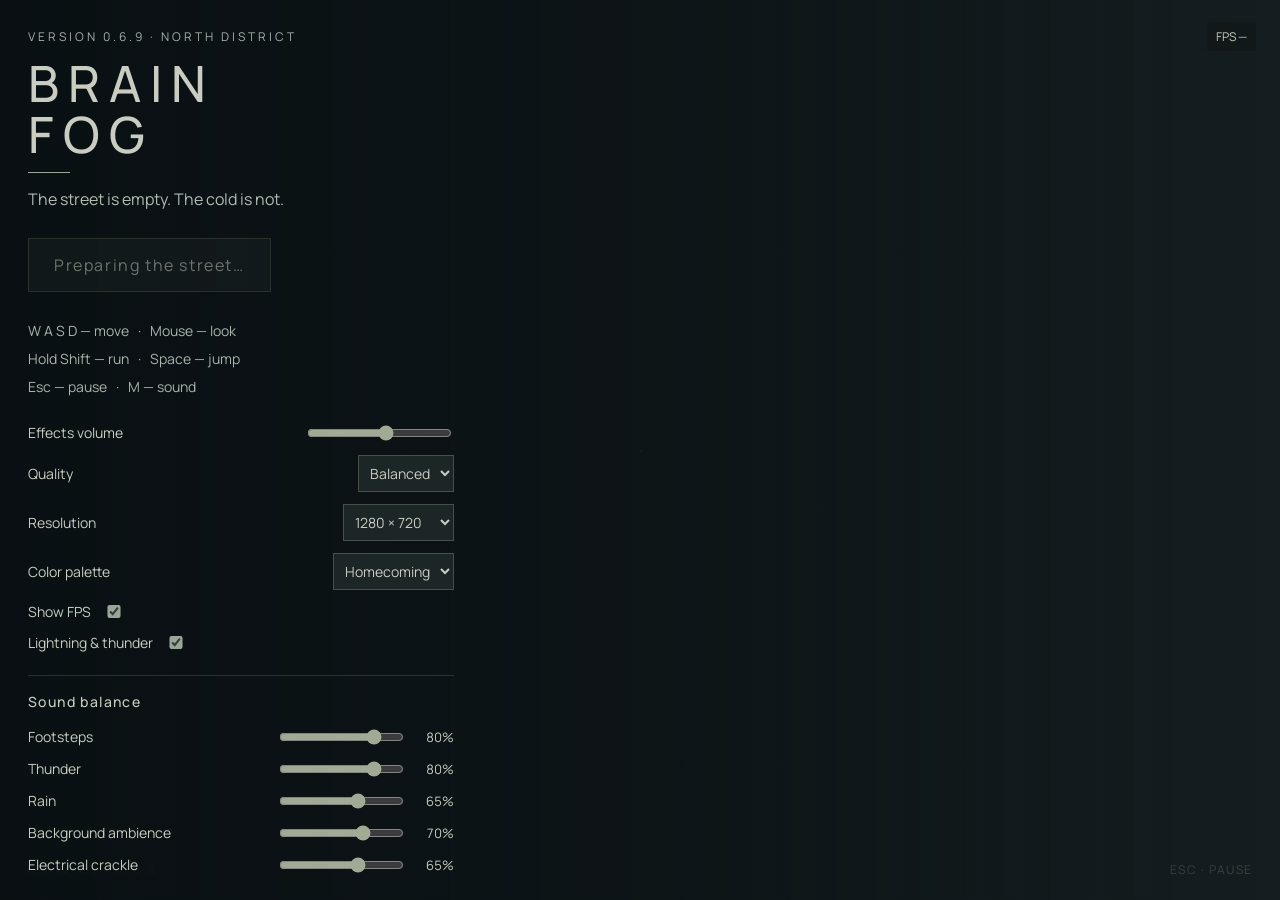
==== index.html @ 7d587a32 "Upload Fogged v0.6.9 root files" ====
<!doctype html><html lang="en"><head><meta charset="utf-8"><meta name="viewport" content="width=device-width,initial-scale=1"><title>Brain Fog v0.6.9 — North District</title><meta name="description" content="Explore an abandoned street. WASD, mouse look, procedural spatial audio."><link rel="icon" href="data:image/svg+xml,%3Csvg xmlns='http://www.w3.org/2000/svg' viewBox='0 0 32 32'%3E%3Cpath fill='%231c282a' d='M0 0h32v32H0z'/%3E%3Cpath stroke='%23b4b7a0' stroke-width='2' d='M8 25V8h16v17M8 16h16M16 8v17'/%3E%3C/svg%3E"><link rel="stylesheet" href="style.css"></head><body>
<div id="menu"><section class="panel"><span class="eyebrow">VERSION 0.6.9 · NORTH DISTRICT</span><h1>BRAIN<br>FOG</h1><div class="line"></div><p>The street is empty. The cold is not.</p><button id="enter" disabled>Preparing the street…</button><div class="controls">W A S D — move &nbsp; · &nbsp; Mouse — look<br>Hold Shift — run &nbsp; · &nbsp; Space — jump<br>Esc — pause &nbsp; · &nbsp; M — sound</div><div class="options"><label>Effects volume <input id="volume" aria-label="Volume" type="range" min="0" max="1" step=".01" value=".55"></label><label>Quality <select id="quality" aria-label="Quality"><option value="high">High</option><option value="medium" selected>Balanced</option></select></label><label>Resolution <select id="screenResolution" aria-label="Resolution"><option value="960x540">960 × 540</option><option value="1280x720" selected>1280 × 720</option><option value="1600x900">1600 × 900</option><option value="1920x1080">1920 × 1080</option><option value="native">Native</option></select></label><label>Color palette <select id="palette" aria-label="Color palette"><option value="homecoming">Homecoming</option><option value="cold">Cold night</option><option value="rust">Rust &amp; ash</option><option value="neutral">Neutral</option></select></label><label><input id="showFPS" type="checkbox" checked> Show FPS</label><label><input id="lightning" type="checkbox" checked> Lightning & thunder</label></div><section id="sound-mixer" aria-label="Sound balance"><h2>Sound balance</h2><label for="stepsVolume">Footsteps<input aria-label="Footsteps" id="stepsVolume" type="range" min="0" max="1" step=".01" value="0.8"><output id="stepsPercent">80%</output></label><label for="thunderVolume">Thunder<input aria-label="Thunder" id="thunderVolume" type="range" min="0" max="1" step=".01" value="0.8"><output id="thunderPercent">80%</output></label><label for="rainVolume">Rain<input aria-label="Rain" id="rainVolume" type="range" min="0" max="1" step=".01" value="0.65"><output id="rainPercent">65%</output></label><label for="ambienceVolume">Background ambience<input aria-label="Background ambience" id="ambienceVolume" type="range" min="0" max="1" step=".01" value="0.7"><output id="ambiencePercent">70%</output></label><label for="electricalVolume">Electrical crackle<input aria-label="Electrical crackle" id="electricalVolume" type="range" min="0" max="1" step=".01" value="0.65"><output id="electricalPercent">65%</output></label></section><section id="music-settings" aria-label="Music"><div class="music-heading">MUSIC <span data-music-title>Illusion</span></div><div class="music-buttons"><button type="button" data-music-prev aria-label="Previous track" disabled>← Previous</button><button type="button" data-music-next aria-label="Next track" disabled>Next →</button></div><label>Music volume <input data-music-volume aria-label="Music volume" type="range" min="0" max="100" step="1" value="35"><output data-music-percent>35%</output></label><p data-music-status role="status" aria-live="polite"></p></section><p id="status" role="status" aria-live="polite">Loading materials</p><span class="small">Explore the town. Headphones recommended.</span></section><aside id="pause-map" aria-label="Town map"><svg id="town-map" viewBox="-102 -110 204 174" role="img" aria-label="Town plan and your position"></svg></aside></div>
<div id="hud"><span>BRAIN FOG / v0.6.9</span><span id="soundLabel">ESC · PAUSE</span></div><div id="note"></div><div id="dot"></div><output id="fps" aria-live="off" aria-label="Frames per second">FPS —</output><output id="debug" hidden></output>
<script>window.addEventListener("error",function(event){document.getElementById("status").textContent=/WebGL|context/i.test(event.message||"")?"WebGL is unavailable. Enable graphics acceleration in your browser, then restart it.":"Launch failed. Extract the complete archive and open index.html in a WebGL browser.";document.getElementById("enter").disabled=true;});</script>
<script src="three.min.js"></script><script src="materials.js"></script><script src="GLTFLoader.js"></script><script src="models.js"></script><script src="model-parts/models-01.js"></script><script src="model-parts/models-02.js"></script><script src="model-parts/models-03.js"></script><script src="model-parts/models-04.js"></script><script src="model-parts/models-05.js"></script><script src="atmosphere.js"></script><script src="town-assets.js"></script><script src="town.js"></script><script src="props.js"></script><script src="electrical-assets.js"></script><script src="ambience.js"></script><script src="streetlights.js"></script><script src="weather.js"></script><script src="stationlights.js"></script><script src="music-assets.js"></script><script src="music-parts/music-01.js"></script><script src="music-parts/music-02.js"></script><script src="music-parts/music-03.js"></script><script src="music-parts/music-04.js"></script><script src="horror-music.js"></script><script src="environment.js"></script><script src="game.js"></script></body></html>
---- style.css ----
@font-face{font-family:Manrope;src:url("[data-uri]") format("truetype");font-weight:400;font-display:swap}@font-face{font-family:Manrope;src:url("[data-uri]") format("truetype");font-weight:500 600;font-display:swap}
*{box-sizing:border-box}html,body{margin:0;width:100%;height:100%;overflow:hidden;background:#1c2729;color:#c9cdc0;font-family:Manrope,sans-serif}canvas{display:block;width:100%;height:100%}button,input,select{font:inherit}#menu{position:fixed;inset:0;z-index:4;display:flex;align-items:center;background:linear-gradient(90deg,rgba(9,15,18,.9),rgba(11,18,21,.35) 47%,transparent);padding:6vw}#menu[hidden]{display:none}.panel{width:min(480px,100%)}.eyebrow{font:12px Manrope,sans-serif;letter-spacing:.25em;color:#a4b1ac}h1{font-size:clamp(45px,7vw,78px);letter-spacing:.18em;font-weight:500;line-height:1.02;margin:27px 0}.line{width:42px;height:1px;background:#9ca596}p{font-size:17px;line-height:1.6;color:#b1bcb3;margin:20px 0 30px}button{display:block;margin:25px 0;color:#d1d3c6;background:#242e2b99;border:1px solid #919a8166;padding:15px 25px;letter-spacing:.1em;cursor:pointer}button:hover,button:focus-visible{background:#455047;border-color:#adb39e}button:disabled{opacity:.5;cursor:wait}.controls{font:13px/2 Manrope,sans-serif;color:#a8b3ac}.options{margin:23px 0;display:grid;gap:14px;font:14px Manrope,sans-serif}.options label{display:flex;align-items:center;gap:18px;justify-content:space-between;max-width:300px}input{width:145px;accent-color:#a1ab94}select{color:#c1c9bf;background:#1d292b;border:1px solid #7f8c7966;padding:5px;max-width:150px}.small{font:12px/1.6 Manrope,sans-serif;color:#89988f}#status{font:12px/1.5 Manrope,sans-serif;color:#b2a68b;margin:15px 0;min-height:18px}#hud{position:fixed;bottom:22px;left:27px;right:27px;display:flex;justify-content:space-between;pointer-events:none;font:12px Manrope,sans-serif;letter-spacing:.13em;color:#acb7a274;z-index:2}#note{position:fixed;bottom:13%;left:15%;right:15%;text-align:center;font-size:18px;color:#d1d3c6;opacity:0;transition:opacity 1.8s;text-shadow:0 2px 8px #000;z-index:2;pointer-events:none}#dot{position:fixed;left:50%;top:50%;width:2px;height:2px;background:#ffffff24;pointer-events:none}#debug{position:fixed;top:10px;left:10px;z-index:5;font:12px Manrope,sans-serif;white-space:pre;color:white}@media(max-height:660px){#menu{overflow:auto;align-items:flex-start}h1{font-size:43px;margin:15px 0}p{margin:14px 0}.options{margin:14px 0}}

/* v0.6.1: compact, scrollable desktop settings. */
body>canvas{position:fixed;inset:0;width:100vw!important;height:100vh!important;display:block}#menu{overflow-y:auto;padding:24px;box-sizing:border-box}.panel{max-height:calc(100vh - 48px);overflow-y:auto;max-width:510px;width:min(510px,90vw)}.panel h1{font-size:clamp(44px,7vh,78px);margin:12px 0}.options{display:grid;grid-template-columns:1fr 1fr;gap:14px 18px;margin-top:22px}.options label{display:flex;align-items:center;justify-content:space-between;gap:10px;flex-wrap:wrap;font-size:12px}.options select{max-width:165px;padding:7px;background:#1c2627;color:#c8ccc0;border:1px solid #46504b;font:inherit}.options input[type=checkbox]{accent-color:#99a798}#fps{position:fixed;right:24px;top:22px;z-index:8;color:#c7cec0;font:12px Manrope,sans-serif;pointer-events:none;background:#10161799;padding:6px 9px;border-radius:2px;font-variant-numeric:tabular-nums}#fps[hidden]{display:none}@media(max-width:560px){.options{grid-template-columns:1fr}.panel{padding:24px}}

/* v0.6.2 — music shares the existing pause panel. */
#music-settings{border-top:1px solid #65716a55;margin-top:18px;padding-top:14px;text-align:left;font-size:12px}#music-settings .music-heading{display:flex;justify-content:space-between;letter-spacing:.12em}#music-settings .music-heading span{letter-spacing:.02em;color:#d1d1bd}#music-settings .music-buttons{display:flex;gap:8px;margin:12px 0}#music-settings button{padding:9px 12px;font-size:11px;min-height:34px;margin:0;flex:1}#music-settings label{display:flex;align-items:center;gap:12px}#music-settings input{min-width:60px;flex:1}#music-settings output{min-width:32px}#music-settings p{font-size:11px;margin:6px 0;color:#aab5ab}#music-settings p:empty{display:none}

/* v0.6.3: pause settings and a transparent, unlabelled town plan. */
#menu{gap:clamp(28px,5vw,90px);background:linear-gradient(90deg,rgba(9,15,18,.96),rgba(9,15,18,.75) 55%,rgba(9,15,18,.4));align-items:center;padding:28px}
.panel{flex:0 0 min(440px,48vw);width:auto;padding-right:14px;scrollbar-width:thin;scrollbar-color:#6f7b7066 transparent}.panel h1{font-size:50px}.panel p{font-size:16px;margin:14px 0}.controls{font-size:14px}.options{grid-template-columns:1fr;gap:12px}.options label{max-width:none;font-size:14px;flex-wrap:nowrap}.options input[type=checkbox]{width:18px;margin-right:auto;order:2}
#sound-mixer{border-top:1px solid #65716a55;padding-top:16px;margin-top:18px}#sound-mixer h2{font-size:14px;font-weight:500;letter-spacing:.10em;margin:0 0 16px}#sound-mixer label{display:grid;grid-template-columns:1fr 125px 40px;gap:12px;align-items:center;margin:12px 0;font-size:14px}#sound-mixer input{width:100%;min-width:0}#sound-mixer output{font-size:13px;text-align:right;font-variant-numeric:tabular-nums}#music-settings{font-size:14px}#music-settings button{font-size:14px}#music-settings p{font-size:13px}
#pause-map{flex:1;max-width:700px;min-width:220px;pointer-events:none}#town-map{display:block;width:100%;height:auto;max-height:76vh;overflow:visible}#town-map *{vector-effect:non-scaling-stroke}#debug{top:auto;bottom:42px;font-size:11px;pointer-events:none;background:#0008;padding:5px}
@media(max-width:720px){#menu{display:block;padding:20px}.panel{width:100%;max-width:none;max-height:none;overflow:visible;box-sizing:border-box;padding:0}#pause-map{margin:30px 0;min-width:0}#town-map{max-height:60vh}#sound-mixer label{grid-template-columns:1fr 110px 40px}.panel h1{font-size:44px}}
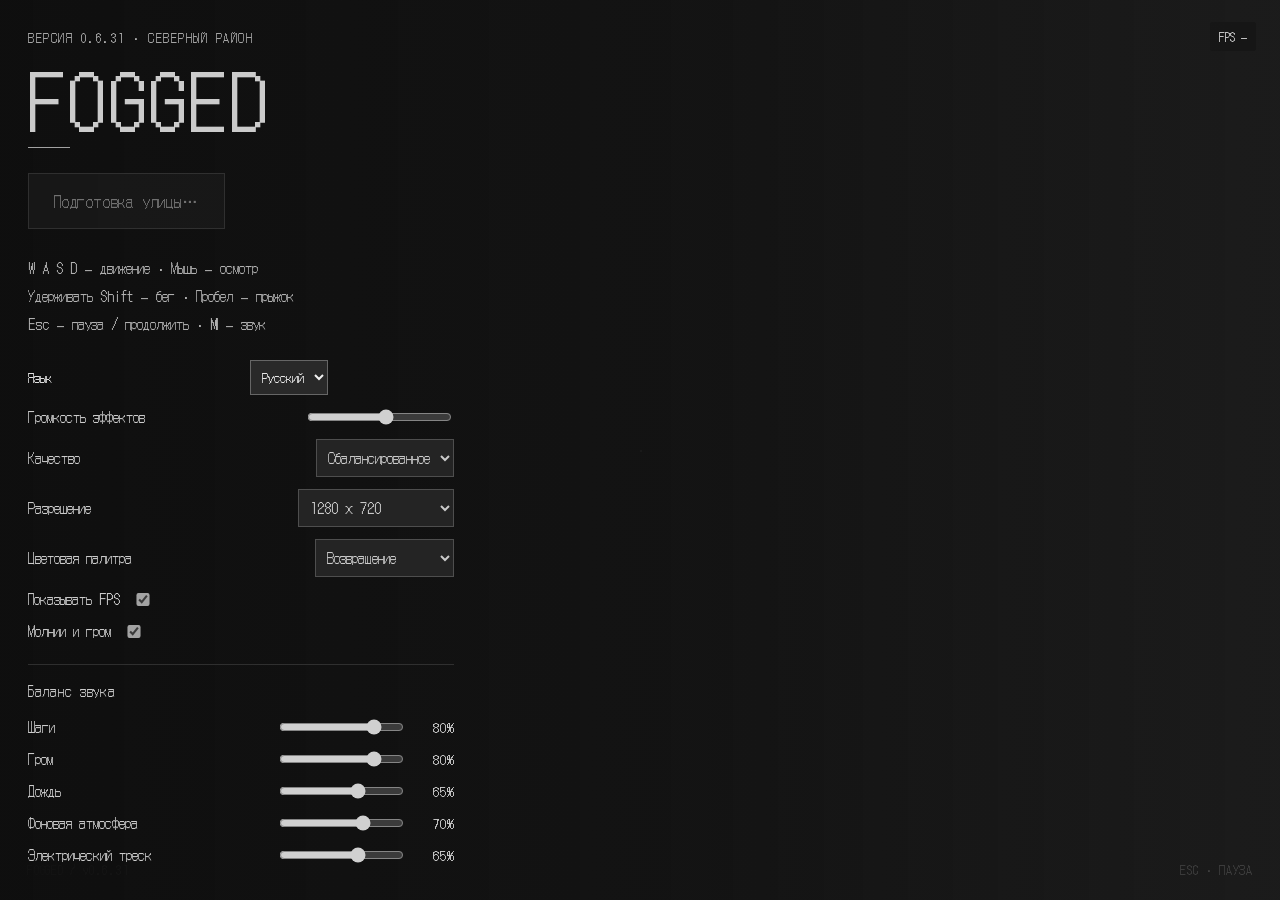
==== commit b7ec8496: "Release Fogged v0.6.31 with mobile controls" ====
--- a/index.html
+++ b/index.html
@@ -1,5 +1,10 @@
-<!doctype html><html lang="en"><head><meta charset="utf-8"><meta name="viewport" content="width=device-width,initial-scale=1"><title>Brain Fog v0.6.9 — North District</title><meta name="description" content="Explore an abandoned street. WASD, mouse look, procedural spatial audio."><link rel="icon" href="data:image/svg+xml,%3Csvg xmlns='http://www.w3.org/2000/svg' viewBox='0 0 32 32'%3E%3Cpath fill='%231c282a' d='M0 0h32v32H0z'/%3E%3Cpath stroke='%23b4b7a0' stroke-width='2' d='M8 25V8h16v17M8 16h16M16 8v17'/%3E%3C/svg%3E"><link rel="stylesheet" href="style.css"></head><body>
-<div id="menu"><section class="panel"><span class="eyebrow">VERSION 0.6.9 · NORTH DISTRICT</span><h1>BRAIN<br>FOG</h1><div class="line"></div><p>The street is empty. The cold is not.</p><button id="enter" disabled>Preparing the street…</button><div class="controls">W A S D — move &nbsp; · &nbsp; Mouse — look<br>Hold Shift — run &nbsp; · &nbsp; Space — jump<br>Esc — pause &nbsp; · &nbsp; M — sound</div><div class="options"><label>Effects volume <input id="volume" aria-label="Volume" type="range" min="0" max="1" step=".01" value=".55"></label><label>Quality <select id="quality" aria-label="Quality"><option value="high">High</option><option value="medium" selected>Balanced</option></select></label><label>Resolution <select id="screenResolution" aria-label="Resolution"><option value="960x540">960 × 540</option><option value="1280x720" selected>1280 × 720</option><option value="1600x900">1600 × 900</option><option value="1920x1080">1920 × 1080</option><option value="native">Native</option></select></label><label>Color palette <select id="palette" aria-label="Color palette"><option value="homecoming">Homecoming</option><option value="cold">Cold night</option><option value="rust">Rust &amp; ash</option><option value="neutral">Neutral</option></select></label><label><input id="showFPS" type="checkbox" checked> Show FPS</label><label><input id="lightning" type="checkbox" checked> Lightning & thunder</label></div><section id="sound-mixer" aria-label="Sound balance"><h2>Sound balance</h2><label for="stepsVolume">Footsteps<input aria-label="Footsteps" id="stepsVolume" type="range" min="0" max="1" step=".01" value="0.8"><output id="stepsPercent">80%</output></label><label for="thunderVolume">Thunder<input aria-label="Thunder" id="thunderVolume" type="range" min="0" max="1" step=".01" value="0.8"><output id="thunderPercent">80%</output></label><label for="rainVolume">Rain<input aria-label="Rain" id="rainVolume" type="range" min="0" max="1" step=".01" value="0.65"><output id="rainPercent">65%</output></label><label for="ambienceVolume">Background ambience<input aria-label="Background ambience" id="ambienceVolume" type="range" min="0" max="1" step=".01" value="0.7"><output id="ambiencePercent">70%</output></label><label for="electricalVolume">Electrical crackle<input aria-label="Electrical crackle" id="electricalVolume" type="range" min="0" max="1" step=".01" value="0.65"><output id="electricalPercent">65%</output></label></section><section id="music-settings" aria-label="Music"><div class="music-heading">MUSIC <span data-music-title>Illusion</span></div><div class="music-buttons"><button type="button" data-music-prev aria-label="Previous track" disabled>← Previous</button><button type="button" data-music-next aria-label="Next track" disabled>Next →</button></div><label>Music volume <input data-music-volume aria-label="Music volume" type="range" min="0" max="100" step="1" value="35"><output data-music-percent>35%</output></label><p data-music-status role="status" aria-live="polite"></p></section><p id="status" role="status" aria-live="polite">Loading materials</p><span class="small">Explore the town. Headphones recommended.</span></section><aside id="pause-map" aria-label="Town map"><svg id="town-map" viewBox="-102 -110 204 174" role="img" aria-label="Town plan and your position"></svg></aside></div>
-<div id="hud"><span>BRAIN FOG / v0.6.9</span><span id="soundLabel">ESC · PAUSE</span></div><div id="note"></div><div id="dot"></div><output id="fps" aria-live="off" aria-label="Frames per second">FPS —</output><output id="debug" hidden></output>
-<script>window.addEventListener("error",function(event){document.getElementById("status").textContent=/WebGL|context/i.test(event.message||"")?"WebGL is unavailable. Enable graphics acceleration in your browser, then restart it.":"Launch failed. Extract the complete archive and open index.html in a WebGL browser.";document.getElementById("enter").disabled=true;});</script>
-<script src="three.min.js"></script><script src="materials.js"></script><script src="GLTFLoader.js"></script><script src="models.js"></script><script src="model-parts/models-01.js"></script><script src="model-parts/models-02.js"></script><script src="model-parts/models-03.js"></script><script src="model-parts/models-04.js"></script><script src="model-parts/models-05.js"></script><script src="atmosphere.js"></script><script src="town-assets.js"></script><script src="town.js"></script><script src="props.js"></script><script src="electrical-assets.js"></script><script src="ambience.js"></script><script src="streetlights.js"></script><script src="weather.js"></script><script src="stationlights.js"></script><script src="music-assets.js"></script><script src="music-parts/music-01.js"></script><script src="music-parts/music-02.js"></script><script src="music-parts/music-03.js"></script><script src="music-parts/music-04.js"></script><script src="horror-music.js"></script><script src="environment.js"></script><script src="game.js"></script></body></html>
+<!doctype html><html lang="ru"><head><meta charset="utf-8"><meta name="viewport" content="width=device-width,initial-scale=1,viewport-fit=cover"><title>Fogged v0.6.31 — North District</title><meta name="description" content="Explore an abandoned street. WASD, mouse look, procedural spatial audio."><link rel="icon" href="data:image/svg+xml,%3Csvg xmlns='http://www.w3.org/2000/svg' viewBox='0 0 32 32'%3E%3Cpath fill='%231c282a' d='M0 0h32v32H0z'/%3E%3Cpath stroke='%23b4b7a0' stroke-width='2' d='M8 25V8h16v17M8 16h16M16 8v17'/%3E%3C/svg%3E"><link rel="preload" href="FoggedUI-Regular.ttf" as="font" type="font/ttf" crossorigin><link rel="stylesheet" href="style.css?v=25"><link rel="stylesheet" href="light-lab.css?v=25"><link rel="stylesheet" href="travel-lab.css"><link rel="stylesheet" href="mobile-controls.css?v=31"></head><body>
+<div id="menu"><section class="panel"><span class="eyebrow">VERSION 0.6.31 · NORTH DISTRICT</span><h1>FOGGED</h1><div class="line"></div><button id="enter" disabled>Preparing the street…</button><div class="controls controls-desktop">W A S D — move &nbsp; · &nbsp; Mouse — look<br>Hold Shift — run &nbsp; · &nbsp; Space — jump<br>Esc — pause / resume &nbsp; · &nbsp; M — sound</div><div class="controls controls-mobile">Left joystick — move &nbsp; · &nbsp; Right side — look<br>Tap RUN — sprint &nbsp; · &nbsp; JUMP — jump<br>Ⅱ — pause &nbsp; · &nbsp; ♫ — sound</div><div class="options"><label id="language-control"><span>Language</span><select data-language-select aria-label="Language"><option value="ru" data-no-i18n>Русский</option><option value="en" data-no-i18n>English</option></select></label><label>Effects volume <input id="volume" aria-label="Volume" type="range" min="0" max="1" step=".01" value=".55"></label><label>Quality <select id="quality" aria-label="Quality"><option value="high">High</option><option value="medium" selected>Balanced</option></select></label><label>Resolution <select id="screenResolution" aria-label="Resolution"><option value="adaptive">Adaptive (mobile)</option><option value="960x540">960 × 540</option><option value="1280x720" selected>1280 × 720</option><option value="1600x900">1600 × 900</option><option value="1920x1080">1920 × 1080</option><option value="native">Native</option></select></label><label>Color palette <select id="palette" aria-label="Color palette"><option value="homecoming">Homecoming</option><option value="cold">Cold night</option><option value="rust">Rust &amp; ash</option><option value="neutral">Neutral</option></select></label><label><input id="showFPS" type="checkbox" checked> Show FPS</label><label><input id="lightning" type="checkbox" checked> Lightning & thunder</label></div><section id="sound-mixer" aria-label="Sound balance"><h2>Sound balance</h2><label for="stepsVolume">Footsteps<input aria-label="Footsteps" id="stepsVolume" type="range" min="0" max="1" step=".01" value="0.8"><output id="stepsPercent">80%</output></label><label for="thunderVolume">Thunder<input aria-label="Thunder" id="thunderVolume" type="range" min="0" max="1" step=".01" value="0.8"><output id="thunderPercent">80%</output></label><label for="rainVolume">Rain<input aria-label="Rain" id="rainVolume" type="range" min="0" max="1" step=".01" value="0.65"><output id="rainPercent">65%</output></label><label for="ambienceVolume">Background ambience<input aria-label="Background ambience" id="ambienceVolume" type="range" min="0" max="1" step=".01" value="0.7"><output id="ambiencePercent">70%</output></label><label for="electricalVolume">Electrical crackle<input aria-label="Electrical crackle" id="electricalVolume" type="range" min="0" max="1" step=".01" value="0.65"><output id="electricalPercent">65%</output></label><label for="engineVolume">Engine sound<input aria-label="Engine sound" id="engineVolume" type="range" min="0" max="1" step=".01" value="0.6"><output id="enginePercent">60%</output></label></section><section id="music-settings" aria-label="Music"><div class="music-heading">MUSIC <span data-music-title>Illusion</span></div><div class="music-buttons"><button type="button" data-music-prev aria-label="Previous track" disabled>← Previous</button><button type="button" data-music-next aria-label="Next track" disabled>Next →</button></div><label>Music volume <input data-music-volume aria-label="Music volume" type="range" min="0" max="100" step="1" value="35"><output data-music-percent>35%</output></label><p data-music-status role="status" aria-live="polite"></p></section><p id="status" role="status" aria-live="polite">Loading materials</p><span class="small">Explore the town. Headphones recommended.</span></section><aside id="pause-map" aria-label="Town map"><svg id="town-map" viewBox="-102 -110 204 174" role="img" aria-label="Town plan and your position"></svg></aside></div>
+<div id="hud"><span>FOGGED / v0.6.31</span><span id="soundLabel">ESC · PAUSE</span></div><div id="mobile-controls" hidden aria-label="Touch controls">
+ <div id="mobile-look" role="region" aria-label="Drag to look around"></div>
+ <div id="mobile-joystick" role="group" aria-label="Movement joystick"><span id="mobile-stick"></span></div>
+ <div class="mobile-actions"><button type="button" class="mobile-action" id="mobile-run" aria-label="Run" aria-pressed="false">RUN</button><button type="button" class="mobile-action" id="mobile-jump" aria-label="Jump">JUMP</button></div>
+ <div class="mobile-top"><button type="button" class="mobile-action" id="mobile-sound" aria-label="Mute sound" aria-pressed="false">♫</button><button type="button" class="mobile-action" id="mobile-pause" aria-label="Pause">Ⅱ</button></div>
+</div><div id="note"></div><div id="dot"></div><output id="fps" aria-live="off" aria-label="Frames per second">FPS —</output><output id="debug" hidden></output>
+<script src="i18n.js?v=25"></script><script>window.addEventListener("error",function(event){document.getElementById("status").textContent=/WebGL|context/i.test(event.message||"")?"WebGL is unavailable. Enable graphics acceleration in your browser, then restart it.":"Launch failed. Extract the complete archive and open index.html in a WebGL browser.";document.getElementById("enter").disabled=true;});</script>
+<script src="three.min.js"></script><script src="materials.js"></script><script src="GLTFLoader.js"></script><script src="models.js"></script><script src="atmosphere.js"></script><script src="town-assets.js"></script><script src="terrain-assets.js"></script><script src="terrain.js?v=25"></script><script src="world-details.js"></script><script src="water-surface.js"></script><script src="water.js?v=25.1"></script><script src="town.js"></script><script src="props.js"></script><script src="street-props.js"></script><script src="building-updates.js"></script><script src="electrical-assets.js"></script><script src="engine-assets.js"></script><script src="footstep-assets.js"></script><script src="ambience.js"></script><script src="streetlights.js"></script><script src="weather.js"></script><script src="stationlights.js"></script><script src="music-assets.js"></script><script src="horror-music.js"></script><script src="environment.js?v=25"></script><script src="light-lab.js?v=25"></script><script src="assets/FIRE_ENGINE.js"></script><script src="fire-engine.js?v=25"></script><script src="junction.js"></script><script src="render-optimization.js"></script><script src="fog-renderer.js?v=25"></script><script src="performance.js?v=25"></script><script src="assets/corn-old.js"></script><script src="cornfield.js"></script><script src="travel-lab.js"></script><script src="mobile-controls.js?v=31"></script><script src="game.js?v=31"></script><script src="interface.js?v=25"></script></body></html>
--- a/style.css
+++ b/style.css
@@ -1,15 +1,40 @@
-@font-face{font-family:Manrope;src:url("[data-uri]") format("truetype");font-weight:400;font-display:swap}@font-face{font-family:Manrope;src:url("[data-uri]") format("truetype");font-weight:500 600;font-display:swap}
-*{box-sizing:border-box}html,body{margin:0;width:100%;height:100%;overflow:hidden;background:#1c2729;color:#c9cdc0;font-family:Manrope,sans-serif}canvas{display:block;width:100%;height:100%}button,input,select{font:inherit}#menu{position:fixed;inset:0;z-index:4;display:flex;align-items:center;background:linear-gradient(90deg,rgba(9,15,18,.9),rgba(11,18,21,.35) 47%,transparent);padding:6vw}#menu[hidden]{display:none}.panel{width:min(480px,100%)}.eyebrow{font:12px Manrope,sans-serif;letter-spacing:.25em;color:#a4b1ac}h1{font-size:clamp(45px,7vw,78px);letter-spacing:.18em;font-weight:500;line-height:1.02;margin:27px 0}.line{width:42px;height:1px;background:#9ca596}p{font-size:17px;line-height:1.6;color:#b1bcb3;margin:20px 0 30px}button{display:block;margin:25px 0;color:#d1d3c6;background:#242e2b99;border:1px solid #919a8166;padding:15px 25px;letter-spacing:.1em;cursor:pointer}button:hover,button:focus-visible{background:#455047;border-color:#adb39e}button:disabled{opacity:.5;cursor:wait}.controls{font:13px/2 Manrope,sans-serif;color:#a8b3ac}.options{margin:23px 0;display:grid;gap:14px;font:14px Manrope,sans-serif}.options label{display:flex;align-items:center;gap:18px;justify-content:space-between;max-width:300px}input{width:145px;accent-color:#a1ab94}select{color:#c1c9bf;background:#1d292b;border:1px solid #7f8c7966;padding:5px;max-width:150px}.small{font:12px/1.6 Manrope,sans-serif;color:#89988f}#status{font:12px/1.5 Manrope,sans-serif;color:#b2a68b;margin:15px 0;min-height:18px}#hud{position:fixed;bottom:22px;left:27px;right:27px;display:flex;justify-content:space-between;pointer-events:none;font:12px Manrope,sans-serif;letter-spacing:.13em;color:#acb7a274;z-index:2}#note{position:fixed;bottom:13%;left:15%;right:15%;text-align:center;font-size:18px;color:#d1d3c6;opacity:0;transition:opacity 1.8s;text-shadow:0 2px 8px #000;z-index:2;pointer-events:none}#dot{position:fixed;left:50%;top:50%;width:2px;height:2px;background:#ffffff24;pointer-events:none}#debug{position:fixed;top:10px;left:10px;z-index:5;font:12px Manrope,sans-serif;white-space:pre;color:white}@media(max-height:660px){#menu{overflow:auto;align-items:flex-start}h1{font-size:43px;margin:15px 0}p{margin:14px 0}.options{margin:14px 0}}
+@font-face{font-family:"DotGothic16";src:url("FoggedUI-Regular.ttf") format("truetype");font-style:normal;font-weight:400;font-display:swap}
+
+
+
+*{box-sizing:border-box}html,body{margin:0;width:100%;height:100%;overflow:hidden;background:#252525;color:#cbcbcb;font-family:"DotGothic16",sans-serif}canvas{display:block;width:100%;height:100%}button,input,select{font:inherit}#menu{position:fixed;inset:0;z-index:4;display:flex;align-items:center;background:linear-gradient(90deg,rgba(14,14,14,.9),rgba(17,17,17,.35) 47%,transparent);padding:6vw}#menu[hidden]{display:none}.panel{width:min(480px,100%)}.eyebrow{font:12px "DotGothic16",monospace;letter-spacing:0.125em;color:#aeaeae}h1{font-size:clamp(45px,7vw,78px);letter-spacing:0.09em;font-weight:500;line-height:1.02;margin:27px 0}.line{width:42px;height:1px;background:#a2a2a2}p{font-size:17px;line-height:1.6;color:#b9b9b9;margin:20px 0 30px}button{display:block;margin:25px 0;color:#d2d2d2;background:#2c2c2c99;border:1px solid #96969666;padding:15px 25px;letter-spacing:0.05em;cursor:pointer}button:hover,button:focus-visible{background:#4d4d4d;border-color:#b0b0b0}button:disabled{opacity:.5;cursor:wait}.controls{font:13px/2 "DotGothic16",monospace;color:#b0b0b0}.options{margin:23px 0;display:grid;gap:14px;font:14px "DotGothic16",monospace}.options label{display:flex;align-items:center;gap:18px;justify-content:space-between;max-width:300px}input{width:145px;accent-color:#a7a7a7}select{color:#c7c7c7;background:#272727;border:1px solid #88888866;padding:5px;max-width:150px}.small{font:12px/1.6 "DotGothic16",monospace;color:#949494}#status{font:12px/1.5 "DotGothic16",monospace;color:#a7a7a7;margin:15px 0;min-height:18px}#hud{position:fixed;bottom:22px;left:27px;right:27px;display:flex;justify-content:space-between;pointer-events:none;font:12px "DotGothic16",monospace;letter-spacing:0.065em;color:#b3b3b374;z-index:2}#note{position:fixed;bottom:13%;left:15%;right:15%;text-align:center;font-size:18px;color:#d2d2d2;opacity:0;transition:opacity 1.8s;text-shadow:0 2px 8px #000000;z-index:2;pointer-events:none}#dot{position:fixed;left:50%;top:50%;width:2px;height:2px;background:#ffffff24;pointer-events:none}#debug{position:fixed;top:10px;left:10px;z-index:5;font:12px "DotGothic16",monospace;white-space:pre;color:white}@media(max-height:660px){#menu{overflow:auto;align-items:flex-start}h1{font-size:43px;margin:15px 0}p{margin:14px 0}.options{margin:14px 0}}
 
 /* v0.6.1: compact, scrollable desktop settings. */
-body>canvas{position:fixed;inset:0;width:100vw!important;height:100vh!important;display:block}#menu{overflow-y:auto;padding:24px;box-sizing:border-box}.panel{max-height:calc(100vh - 48px);overflow-y:auto;max-width:510px;width:min(510px,90vw)}.panel h1{font-size:clamp(44px,7vh,78px);margin:12px 0}.options{display:grid;grid-template-columns:1fr 1fr;gap:14px 18px;margin-top:22px}.options label{display:flex;align-items:center;justify-content:space-between;gap:10px;flex-wrap:wrap;font-size:12px}.options select{max-width:165px;padding:7px;background:#1c2627;color:#c8ccc0;border:1px solid #46504b;font:inherit}.options input[type=checkbox]{accent-color:#99a798}#fps{position:fixed;right:24px;top:22px;z-index:8;color:#c7cec0;font:12px Manrope,sans-serif;pointer-events:none;background:#10161799;padding:6px 9px;border-radius:2px;font-variant-numeric:tabular-nums}#fps[hidden]{display:none}@media(max-width:560px){.options{grid-template-columns:1fr}.panel{padding:24px}}
+body>canvas{position:fixed;inset:0;width:100vw!important;height:100vh!important;display:block}#menu{overflow-y:auto;padding:24px;box-sizing:border-box}.panel{max-height:calc(100vh - 48px);overflow-y:auto;max-width:510px;width:min(510px,90vw)}.panel h1{font-size:clamp(44px,7vh,78px);margin:12px 0}.options{display:grid;grid-template-columns:1fr 1fr;gap:14px 18px;margin-top:22px}.options label{display:flex;align-items:center;justify-content:space-between;gap:10px;flex-wrap:wrap;font-size:12px}.options select{max-width:165px;padding:7px;background:#242424;color:#cacaca;border:1px solid #4e4e4e;font:inherit}.options input[type=checkbox]{accent-color:#a3a3a3}#fps{position:fixed;right:24px;top:22px;z-index:8;color:#cccccc;font:12px "DotGothic16",monospace;pointer-events:none;background:#15151599;padding:6px 9px;border-radius:2px;font-variant-numeric:tabular-nums}#fps[hidden]{display:none}@media(max-width:560px){.options{grid-template-columns:1fr}.panel{padding:24px}}
 
 /* v0.6.2 — music shares the existing pause panel. */
-#music-settings{border-top:1px solid #65716a55;margin-top:18px;padding-top:14px;text-align:left;font-size:12px}#music-settings .music-heading{display:flex;justify-content:space-between;letter-spacing:.12em}#music-settings .music-heading span{letter-spacing:.02em;color:#d1d1bd}#music-settings .music-buttons{display:flex;gap:8px;margin:12px 0}#music-settings button{padding:9px 12px;font-size:11px;min-height:34px;margin:0;flex:1}#music-settings label{display:flex;align-items:center;gap:12px}#music-settings input{min-width:60px;flex:1}#music-settings output{min-width:32px}#music-settings p{font-size:11px;margin:6px 0;color:#aab5ab}#music-settings p:empty{display:none}
+#music-settings{border-top:1px solid #6e6e6e55;margin-top:18px;padding-top:14px;text-align:left;font-size:12px}#music-settings .music-heading{display:flex;justify-content:space-between;letter-spacing:0.06em}#music-settings .music-heading span{letter-spacing:0.01em;color:#d0d0d0}#music-settings .music-buttons{display:flex;gap:8px;margin:12px 0}#music-settings button{padding:9px 12px;font-size:11px;min-height:34px;margin:0;flex:1}#music-settings label{display:flex;align-items:center;gap:12px}#music-settings input{min-width:60px;flex:1}#music-settings output{min-width:32px}#music-settings p{font-size:11px;margin:6px 0;color:#b2b2b2}#music-settings p:empty{display:none}
 
 /* v0.6.3: pause settings and a transparent, unlabelled town plan. */
-#menu{gap:clamp(28px,5vw,90px);background:linear-gradient(90deg,rgba(9,15,18,.96),rgba(9,15,18,.75) 55%,rgba(9,15,18,.4));align-items:center;padding:28px}
-.panel{flex:0 0 min(440px,48vw);width:auto;padding-right:14px;scrollbar-width:thin;scrollbar-color:#6f7b7066 transparent}.panel h1{font-size:50px}.panel p{font-size:16px;margin:14px 0}.controls{font-size:14px}.options{grid-template-columns:1fr;gap:12px}.options label{max-width:none;font-size:14px;flex-wrap:nowrap}.options input[type=checkbox]{width:18px;margin-right:auto;order:2}
-#sound-mixer{border-top:1px solid #65716a55;padding-top:16px;margin-top:18px}#sound-mixer h2{font-size:14px;font-weight:500;letter-spacing:.10em;margin:0 0 16px}#sound-mixer label{display:grid;grid-template-columns:1fr 125px 40px;gap:12px;align-items:center;margin:12px 0;font-size:14px}#sound-mixer input{width:100%;min-width:0}#sound-mixer output{font-size:13px;text-align:right;font-variant-numeric:tabular-nums}#music-settings{font-size:14px}#music-settings button{font-size:14px}#music-settings p{font-size:13px}
-#pause-map{flex:1;max-width:700px;min-width:220px;pointer-events:none}#town-map{display:block;width:100%;height:auto;max-height:76vh;overflow:visible}#town-map *{vector-effect:non-scaling-stroke}#debug{top:auto;bottom:42px;font-size:11px;pointer-events:none;background:#0008;padding:5px}
+#menu{gap:clamp(28px,5vw,90px);background:linear-gradient(90deg,rgba(14,14,14,.96),rgba(14,14,14,.75) 55%,rgba(14,14,14,.4));align-items:center;padding:28px}
+.panel{flex:0 0 min(440px,48vw);width:auto;padding-right:14px;scrollbar-width:thin;scrollbar-color:#78787866 transparent}.panel h1{font-size:50px}.panel p{font-size:16px;margin:14px 0}.controls{font-size:14px}.options{grid-template-columns:1fr;gap:12px}.options label{max-width:none;font-size:14px;flex-wrap:nowrap}.options input[type=checkbox]{width:18px;margin-right:auto;order:2}
+#sound-mixer{border-top:1px solid #6e6e6e55;padding-top:16px;margin-top:18px}#sound-mixer h2{font-size:14px;font-weight:500;letter-spacing:0.05em;margin:0 0 16px}#sound-mixer label{display:grid;grid-template-columns:1fr 125px 40px;gap:12px;align-items:center;margin:12px 0;font-size:14px}#sound-mixer input{width:100%;min-width:0}#sound-mixer output{font-size:13px;text-align:right;font-variant-numeric:tabular-nums}#music-settings{font-size:14px}#music-settings button{font-size:14px}#music-settings p{font-size:13px}
+#pause-map{flex:1;max-width:700px;min-width:220px;pointer-events:none}#town-map{display:block;width:100%;height:auto;max-height:76vh;overflow:visible}#town-map *{vector-effect:non-scaling-stroke}#debug{top:auto;bottom:42px;font-size:11px;pointer-events:none;background:#00000088;padding:5px}
 @media(max-width:720px){#menu{display:block;padding:20px}.panel{width:100%;max-width:none;max-height:none;overflow:visible;box-sizing:border-box;padding:0}#pause-map{margin:30px 0;min-width:0}#town-map{max-height:60vh}#sound-mixer label{grid-template-columns:1fr 110px 40px}.panel h1{font-size:44px}}
+
+/* v0.6.15: neutral grey/white controls, available in game and on pause. */
+:root{color-scheme:dark}#language-control{position:fixed;top:19px;right:115px;z-index:110;display:flex;align-items:center;gap:9px;font-size:12px;color:#ededed;background:#151515e8;border:1px solid #626262;border-radius:6px;padding:5px 8px}#language-control select{width:auto;max-width:110px;background:#292929;color:#f2f2f2;border-color:#666666;padding:3px 5px}input{accent-color:#d0d0d0}input:focus-visible,select:focus-visible,button:focus-visible{outline:2px solid #eeeeee;outline-offset:2px}#light-lab input[type=range]{accent-color:#d0d0d0}#light-lab button[aria-pressed=true]{background:#505050;color:#ffffff;border-color:#bdbdbd}#light-lab button:focus-visible,#light-lab input:focus-visible{outline-color:#eeeeee}#light-lab-feedback{color:#cccccc}#playtest button{width:100%;margin:8px 0;padding:10px;font-size:12px}#playtest{grid-column:1/-1}#inspection{width:100%;max-width:none}@media(max-width:600px){#language-control{top:12px;right:100px;font-size:11px}.panel{padding-top:42px}}
+
+/* Only glyphs and actual buttons flash; no row, panel or overlay backgrounds. */
+.panel h1{font-family:"DotGothic16",monospace;font-weight:400;font-size:clamp(46px,6vw,74px);letter-spacing:0.045em}
+#language-control,#language-control select{border-radius:0}
+
+
+
+/* Explicit family and weight on text and native form controls in both languages. */
+html,body,button,input,select,output,summary{font-family:"DotGothic16",monospace}
+button,.eyebrow,.music-heading,.light-lab-heading{font-weight:400}
+#light-lab-sources button[aria-pressed=true]{font-weight:400}
+
+html,body,button,input,select,output,summary{font-synthesis:none}
+
+/* Language belongs to the menu flow, not a floating HUD control. */
+#menu #language-control{position:static;inset:auto;z-index:auto;display:flex;gap:10px;font-size:12px;padding:0;border:0;background:none;grid-column:1/-1;max-width:300px}
+#menu #language-control select{max-width:165px;padding:7px}
+
+/* Smooth light-grey rise and decay; backgrounds of text rows never change. */
--- a/light-lab.css
+++ b/light-lab.css
@@ -0,0 +1,19 @@
+#light-lab{position:fixed;z-index:100;top:66px;right:18px;width:340px;color:#cbcbcb;background:rgba(17,17,17,.95);border:1px solid #96969666;font:16px "DotGothic16",monospace;pointer-events:auto}
+#light-lab[data-open=false]{width:36px;background:transparent;border:0}
+#light-lab *,#light-lab *::before,#light-lab *::after{box-sizing:border-box;border-radius:0!important}
+#light-lab [hidden]{display:none!important}
+#light-lab button{font:inherit;letter-spacing:0.02em;min-height:32px;cursor:pointer;color:#d2d2d2;border:1px solid #96969666;background:#2c2c2c99;padding:8px;width:auto;margin:0;box-shadow:none;line-height:1.3}
+#light-lab button:hover{background:#4d4d4d;border-color:#b0b0b0}#light-lab button:focus-visible,#light-lab input:focus-visible,#light-lab select:focus-visible{outline:2px solid #eee;outline-offset:2px}
+#light-lab #light-lab-toggle{display:flex;align-items:center;justify-content:center;width:36px;height:36px;padding:8px;margin-left:auto;background:#202020d9}
+#light-lab-body{max-height:calc(100dvh - 120px);overflow-y:auto;padding:12px 16px 16px;overscroll-behavior:contain}
+.light-lab-heading{display:flex;justify-content:space-between;gap:8px;font-size:10px;letter-spacing:0.065em;color:#aeaeae;padding:0 0 16px}.light-lab-heading span{letter-spacing:0;opacity:.7}
+#light-lab-sources{display:grid;grid-template-columns:repeat(3,minmax(0,1fr));gap:5px;margin-bottom:18px}#light-lab-sources button{min-width:0;font-size:12px;padding:8px 3px;color:#b3b3b3}#light-lab-sources button[aria-pressed=true]{color:#fff;background:#505050;border-color:#bdbdbd}
+#light-lab .light-lab-row{display:grid;grid-template-columns:1fr auto;align-items:center;gap:7px 10px;margin:0 0 16px;padding:0;color:#cbcbcb;font-size:16px;letter-spacing:0}.light-lab-value{display:flex;gap:5px;align-items:center;color:#b3b3b3;min-width:72px;justify-content:flex-end}
+#light-lab input[type=number]{width:54px;padding:5px;font:inherit;background:#242424;color:#cacaca;border:1px solid #4e4e4e;text-align:right;appearance:textfield}#light-lab input[type=number]::-webkit-inner-spin-button{appearance:none}
+#light-lab input[type=range]{grid-column:1/-1;width:100%;height:16px;min-height:16px;margin:0;padding:0;accent-color:#d0d0d0;cursor:pointer;appearance:none;background:transparent}
+#light-lab input[type=range]::-webkit-slider-runnable-track{height:2px;background:#787878}#light-lab input[type=range]::-webkit-slider-thumb{appearance:none;width:8px;height:14px;background:#dedede;margin-top:-6px;border:0}
+#light-lab p{font-size:10px;line-height:1.5;margin:8px 0;color:#b5b5b5;letter-spacing:0}#light-lab .light-lab-help{opacity:.65}#light-lab .light-lab-actions{display:flex;gap:6px;margin-top:12px}#light-lab .light-lab-actions button{flex:1;font-size:11px;padding:8px}#light-lab-feedback{display:block;margin-top:10px;font-size:9px;color:#b0b0b0}
+#lab-music .music-heading{display:flex;justify-content:space-between;letter-spacing:0.05em;margin-bottom:14px}#lab-music .music-buttons{display:flex;gap:5px;margin:14px 0}#lab-music button{flex:1;font-size:11px}#lab-music label{display:flex;gap:8px;flex-wrap:wrap}#lab-music input{flex:1}#lab-music select{width:100%;max-width:none;color:#cacaca;background:#242424;border:1px solid #4e4e4e;padding:7px;font:inherit}#light-lab #inspection{margin-top:18px;width:100%;max-width:none}#light-lab #playtest{border-top:1px solid #6e6e6e55;padding-top:14px;margin-top:16px}#light-lab #playtest button{width:100%;margin:7px 0;font-size:11px}#light-lab #playtest summary{cursor:pointer}#light-lab #playtest-report{max-height:200px;overflow:auto;font-size:9px!important}
+@media(max-width:600px){#light-lab{right:8px;top:58px;width:min(330px,calc(100vw - 16px))}#light-lab-body{max-height:calc(100dvh - 110px)}}
+
+#performance-test{border-top:1px solid #6e6e6e55;margin-top:16px;padding-top:12px}#performance-test summary{cursor:pointer}#performance-test button{width:100%;margin:8px 0;font-size:11px}#performance-result{max-height:160px;overflow:auto;font-size:9px;white-space:pre-wrap}
--- a/travel-lab.css
+++ b/travel-lab.css
@@ -0,0 +1,13 @@
+#travel-lab{position:fixed;z-index:101;top:66px;left:18px;width:min(340px,calc(100vw - 36px));color:#cbcbcb;background:rgba(17,17,17,.95);border:1px solid #96969666;font:16px "DotGothic16",monospace;pointer-events:auto}
+#travel-lab[data-open=false]{width:36px;border:0;background:transparent}
+#travel-lab *,#travel-lab *::before{box-sizing:border-box;border-radius:0!important}
+#travel-lab [hidden]{display:none!important}
+#travel-lab button,#travel-lab select{font:inherit;letter-spacing:.02em;color:#d2d2d2;border:1px solid #96969666;background:#2c2c2c99;padding:8px;margin:0;line-height:1.3;box-shadow:none;cursor:pointer}
+#travel-lab button:hover{background:#4d4d4d;border-color:#b0b0b0}
+#travel-lab button:focus-visible,#travel-lab select:focus-visible,#travel-lab summary:focus-visible{outline:2px solid #eee;outline-offset:2px}
+#travel-lab #travel-lab-toggle{display:flex;align-items:center;justify-content:center;width:36px;height:36px;min-height:36px;padding:8px;background:#202020d9}
+#travel-lab-body{padding:12px 16px 16px;max-height:calc(100dvh - 120px);overflow:auto;overscroll-behavior:contain}
+#travel-lab h2{font:inherit;font-size:16px;letter-spacing:.02em;margin:0 0 10px}#travel-lab p{font-size:11px;line-height:1.5;margin:0 0 14px;color:#aaa}
+#travel-lab-places{display:grid;grid-template-columns:1fr 1fr;gap:5px}#travel-lab-places button{min-width:0;width:100%;font-size:12px;min-height:42px}
+#travel-lab details{margin-top:16px;border-top:1px solid #666;padding-top:12px;font-size:12px}#travel-lab summary{cursor:pointer}#travel-lab select{width:100%;max-width:none;margin-top:10px;font-size:12px}
+@media(max-width:600px){#travel-lab{left:8px;top:58px;width:min(330px,calc(100vw - 16px))}#travel-lab-body{max-height:calc(100dvh - 110px)}}
--- a/mobile-controls.css
+++ b/mobile-controls.css
@@ -0,0 +1,47 @@
+/* Fogged touch controls. Hidden in desktop/pointer-lock mode. */
+.controls-mobile{display:none}
+.fogged-touch .controls-mobile{display:block}
+.fogged-touch .controls-desktop{display:none}
+#mobile-controls[hidden]{display:none!important}
+#mobile-controls{display:none}
+.fogged-touch body>canvas{touch-action:none}
+.fogged-touch #mobile-controls{display:block;position:fixed;inset:0;z-index:5;pointer-events:none;touch-action:none;user-select:none;-webkit-user-select:none;-webkit-touch-callout:none}
+.fogged-touch #mobile-look{position:absolute;right:0;top:0;bottom:0;width:65%;pointer-events:auto;touch-action:none;cursor:crosshair}
+.fogged-touch #mobile-joystick{position:absolute;left:max(22px,env(safe-area-inset-left));bottom:max(27px,calc(env(safe-area-inset-bottom) + 17px));width:124px;height:124px;border-radius:50%;border:1px solid #dedede65;background:#171c1e55;box-shadow:inset 0 0 0 1px #ffffff14;pointer-events:auto;touch-action:none;display:grid;place-items:center}
+.fogged-touch #mobile-joystick:before,.fogged-touch #mobile-joystick:after{content:"";position:absolute;background:#dedede40;pointer-events:none}
+.fogged-touch #mobile-joystick:before{width:1px;height:74%}.fogged-touch #mobile-joystick:after{height:1px;width:74%}
+.fogged-touch #mobile-stick{position:relative;z-index:1;display:block;width:53px;height:53px;border-radius:50%;border:1px solid #f2f2f2a3;background:#aab5b54d;box-shadow:0 0 20px #0005;will-change:transform;pointer-events:none}
+.fogged-touch #mobile-joystick.is-engaged{border-color:#f4f4f4ab;background:#252c2d7c}
+.fogged-touch .mobile-action{pointer-events:auto;touch-action:none;display:grid;place-items:center;padding:0;margin:0;border:1px solid #ecececa0;border-radius:50%;background:#242a2bbb;color:#efefef;font:12px/1 "DotGothic16",monospace;letter-spacing:.035em;backdrop-filter:blur(4px);-webkit-backdrop-filter:blur(4px);user-select:none;-webkit-user-select:none;min-width:52px;min-height:52px}
+.fogged-touch .mobile-action.is-engaged,.fogged-touch .mobile-action:active{background:#b0b7b5bb;color:#111;box-shadow:0 0 0 2px #ffffff22}
+.fogged-touch .mobile-actions{position:absolute;bottom:max(30px,calc(env(safe-area-inset-bottom) + 20px));right:max(22px,env(safe-area-inset-right));display:flex;gap:19px;align-items:flex-end;pointer-events:none}
+.fogged-touch #mobile-jump{width:76px;height:76px;font-size:15px}
+.fogged-touch #mobile-run{width:62px;height:62px;margin-bottom:16px;font-size:11px}
+.fogged-touch .mobile-top{position:absolute;right:max(17px,env(safe-area-inset-right));top:max(15px,calc(env(safe-area-inset-top) + 9px));display:flex;gap:10px;pointer-events:none}
+.fogged-touch .mobile-top .mobile-action{width:44px;height:44px;min-width:44px;min-height:44px;border-radius:4px;font-size:16px}
+.fogged-touch #mobile-pause{font-size:22px}
+.fogged-touch #mobile-sound.is-muted{opacity:.55}
+.fogged-touch #hud{bottom:auto;top:max(18px,calc(env(safe-area-inset-top) + 12px));left:max(19px,env(safe-area-inset-left));right:auto;font-size:10px}
+.fogged-touch #soundLabel{display:none}
+.fogged-touch #fps{top:max(43px,calc(env(safe-area-inset-top) + 39px));left:max(19px,env(safe-area-inset-left));right:auto;font-size:10px;padding:4px 6px}
+.fogged-touch #note{bottom:29%;left:16%;right:16%;font-size:15px}
+.fogged-touch #menu{padding:calc(env(safe-area-inset-top) + 16px) calc(env(safe-area-inset-right) + 16px) calc(env(safe-area-inset-bottom) + 16px) calc(env(safe-area-inset-left) + 16px);overscroll-behavior:contain;align-items:flex-start}
+.fogged-touch #menu .panel{max-height:none;overflow:visible;width:100%;max-width:480px;flex:0 0 min(480px,100%)}
+.fogged-touch #menu #pause-map{max-width:50%;min-width:0}
+.fogged-touch #menu .panel h1{font-size:clamp(43px,9vw,66px)}
+.fogged-touch #menu .controls{font-size:12px;line-height:1.8}
+.fogged-touch #menu .options label{font-size:12px}
+@media (orientation:portrait){
+ .fogged-touch #menu{display:block}
+ .fogged-touch #menu #pause-map{max-width:100%;margin:20px 0 0}
+ .fogged-touch #mobile-joystick{width:116px;height:116px;left:max(17px,env(safe-area-inset-left))}
+ .fogged-touch .mobile-actions{right:max(17px,env(safe-area-inset-right));gap:13px}
+ .fogged-touch #mobile-jump{width:68px;height:68px}
+ .fogged-touch #mobile-run{width:57px;height:57px}
+}
+@media (max-height:430px) and (orientation:landscape){
+ .fogged-touch #mobile-joystick{width:104px;height:104px;bottom:max(13px,env(safe-area-inset-bottom))}
+ .fogged-touch .mobile-actions{bottom:max(13px,env(safe-area-inset-bottom))}
+ .fogged-touch #mobile-jump{height:65px;width:65px}
+ .fogged-touch #mobile-run{height:55px;width:55px}
+}
